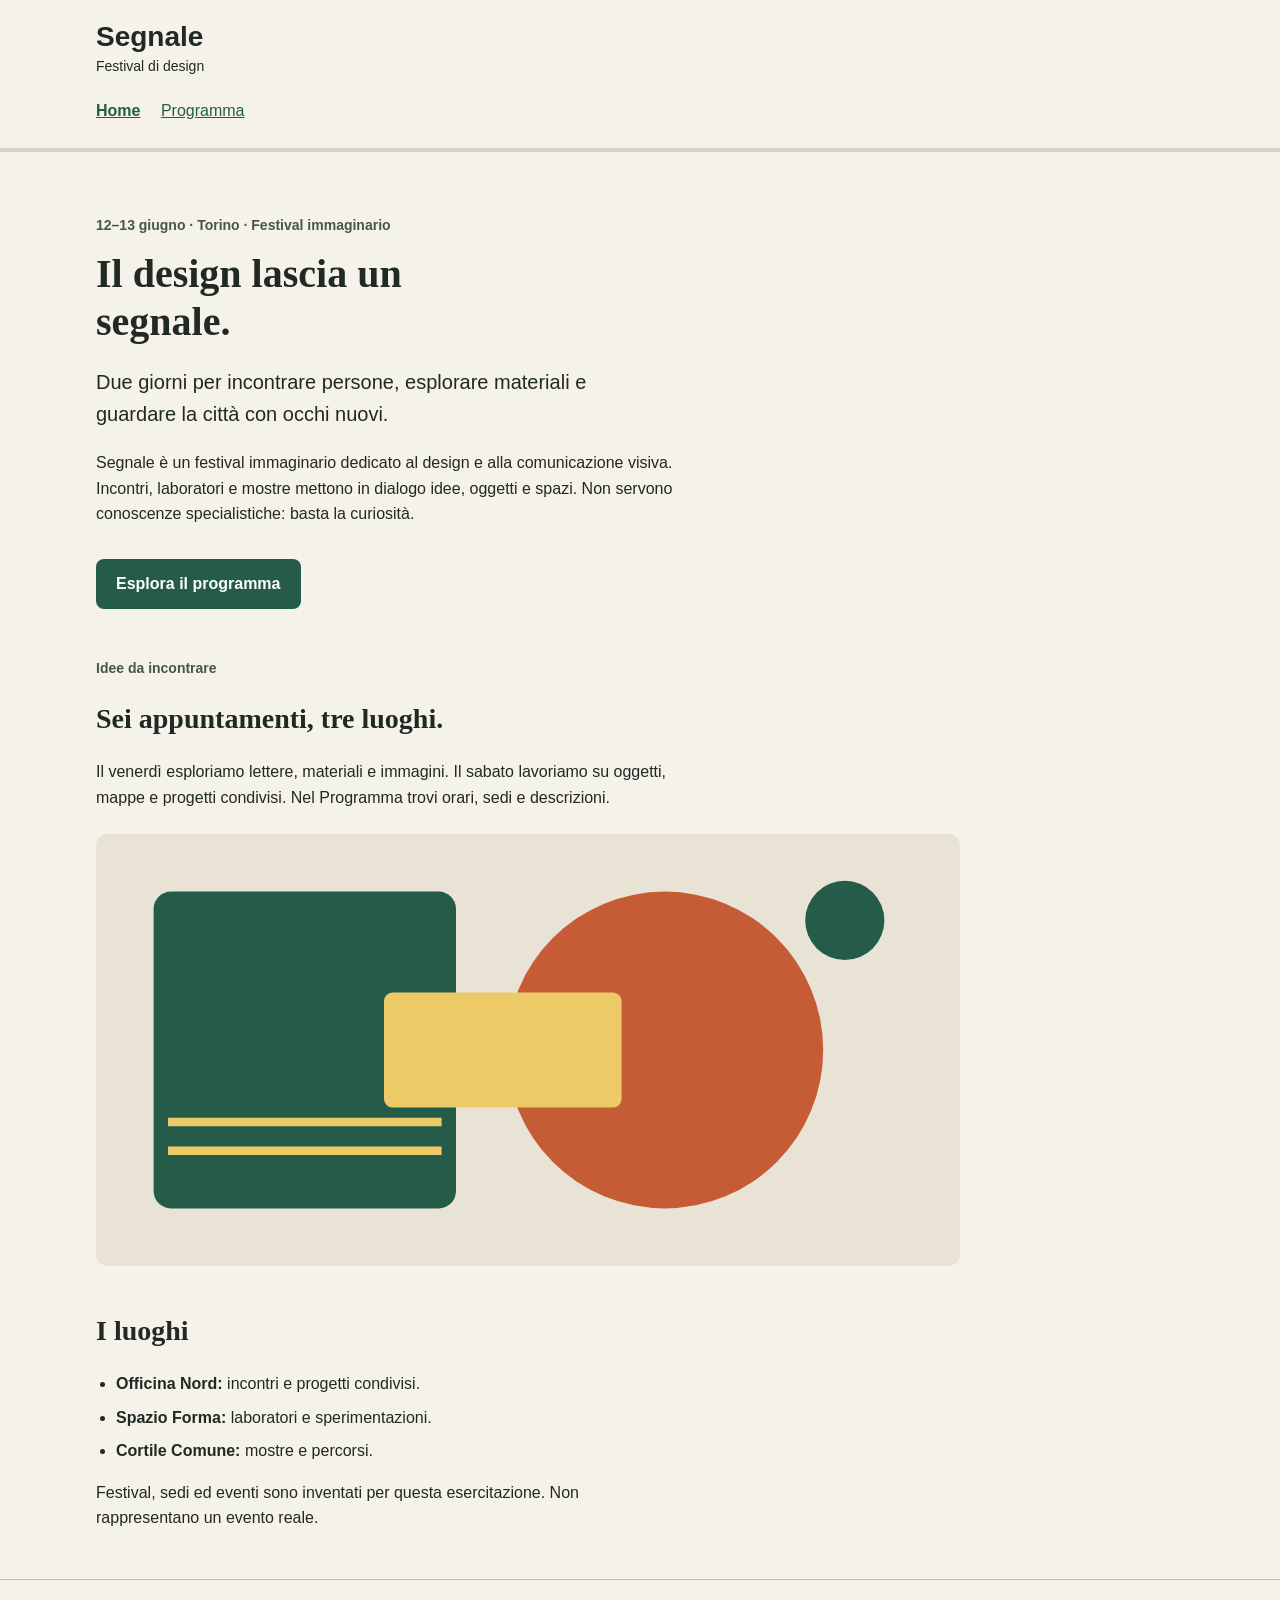
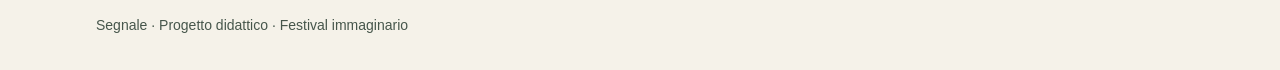
==== index.html @ b4948d40 "commit 0" ====
<!doctype html>
<html lang="it">
<head>
  <meta charset="utf-8">
  <meta name="viewport" content="width=device-width, initial-scale=1">
  <title>Segnale — Festival di design</title>
  <link rel="stylesheet" href="style.css">
</head>
<body>
  <a class="skip-link" href="#contenuto">Vai al contenuto</a>
  <header class="site-header">
    <div class="container">
      <a class="brand" href="index.html">Segnale<span>Festival di design</span></a>
      <nav aria-label="Navigazione principale">
        <a href="index.html" aria-current="page">Home</a>
        <!-- Da completare: collegare questa voce alla pagina Programma. -->
        <a href="#">Programma</a>
      </nav>
    </div>
  </header>

  <main id="contenuto" class="container">
    <section class="intro" aria-labelledby="titolo-home">
      <p class="eyebrow">12–13 giugno · Torino · Festival immaginario</p>
      <h1 id="titolo-home">Il design lascia un segnale.</h1>
      <p class="lead">Due giorni per incontrare persone, esplorare materiali e guardare la città con occhi nuovi.</p>
      <p class="reading-text">Segnale è un festival immaginario dedicato al design e alla comunicazione visiva. Incontri, laboratori e mostre mettono in dialogo idee, oggetti e spazi. Non servono conoscenze specialistiche: basta la curiosità.</p>
      <!-- Da completare: anche questo collegamento deve aprire il Programma. -->
      <a class="button-link" href="#">Esplora il programma</a>
    </section>

    <section class="content-section" aria-labelledby="titolo-festival">
      <p class="eyebrow">Idee da incontrare</p>
      <h2 id="titolo-festival">Sei appuntamenti, tre luoghi.</h2>
      <p class="reading-text">Il venerdì esploriamo lettere, materiali e immagini. Il sabato lavoriamo su oggetti, mappe e progetti condivisi. Nel Programma trovi orari, sedi e descrizioni.</p>
      <img class="festival-image" src="assets/festival.svg" alt="Composizione geometrica di cerchi e rettangoli nei colori del festival" width="1200" height="600">
    </section>

    <section class="content-section" aria-labelledby="titolo-luoghi">
      <h2 id="titolo-luoghi">I luoghi</h2>
      <ul class="venues">
        <li><strong>Officina Nord:</strong> incontri e progetti condivisi.</li>
        <li><strong>Spazio Forma:</strong> laboratori e sperimentazioni.</li>
        <li><strong>Cortile Comune:</strong> mostre e percorsi.</li>
      </ul>
      <p class="reading-text">Festival, sedi ed eventi sono inventati per questa esercitazione. Non rappresentano un evento reale.</p>
    </section>
  </main>

  <footer class="site-footer"><div class="container"><p>Segnale · Progetto didattico · Festival immaginario</p></div></footer>
</body>
</html>
---- style.css ----
/* Stile iniziale: tipografia, colori e variabili CSS sono già predisposti.
   Lavoreremo su collegamenti, CSS condiviso e disposizione delle schede. */

/* Scelte comuni: ogni regola usa var() per richiamarne il valore. */
:root {
  --colore-primario: #245c49;
  --colore-primario-scuro: #173f32;
  --colore-sfondo: #f5f2e9;
  --colore-testo: #202923;
  --font-testo: Arial, Helvetica, sans-serif;
  --font-titoli: Georgia, "Times New Roman", serif;
}

* {
  box-sizing: border-box;
}

body {
  margin: 0;
  background: var(--colore-sfondo);
  color: var(--colore-testo);
  font-family: var(--font-testo);
  font-size: 1rem;
  line-height: 1.6;
}

a {
  color: var(--colore-primario);
}

a:hover {
  text-decoration-thickness: 3px;
}

a:focus-visible {
  outline: 3px solid var(--colore-testo);
  outline-offset: 4px;
}

.container {
  width: 92%;
  max-width: 68rem;
  margin: 0 auto;
}

.site-header {
  padding: 1.25rem 0;
  border-bottom: 4px solid #d8d2c5;
}

.brand {
  display: inline-block;
  color: var(--colore-testo);
  font-size: 1.75rem;
  font-weight: bold;
  line-height: 1.2;
  text-decoration: none;
}

.brand span {
  display: block;
  margin-top: 0.25rem;
  font-size: 0.875rem;
  font-weight: normal;
}

nav {
  margin-top: 1rem;
}

nav a {
  display: inline-block;
  margin-right: 1rem;
  padding: 0.25rem 0;
}

nav a[aria-current="page"] {
  font-weight: bold;
}

.intro {
  padding: 3rem 0 1rem;
}

.eyebrow,
.event-meta {
  color: #46564b;
  font-size: 0.875rem;
  font-weight: bold;
}

h1,
h2,
h3 {
  font-family: var(--font-titoli);
  line-height: 1.2;
}

h1 {
  max-width: 18ch;
  margin: 0.75rem 0 1.25rem;
  font-size: 2.5rem;
}

h2 {
  font-size: 1.75rem;
}

h3 {
  margin: 0.5rem 0 0.75rem;
  font-size: 1.375rem;
}

.lead {
  max-width: 48ch;
  font-size: 1.25rem;
}

.reading-text {
  max-width: 65ch;
}

.button-link {
  display: inline-block;
  margin-top: 1rem;
  padding: 0.75rem 1.25rem;
  border-radius: 0.5rem;
  background: var(--colore-primario);
  color: #ffffff;
  font-weight: bold;
  text-decoration: none;
}

.button-link:hover {
  background: var(--colore-primario-scuro);
}

.content-section {
  margin: 2rem 0 3rem;
}

.festival-image {
  display: block;
  width: 100%;
  max-width: 54rem;
  height: auto;
  margin-top: 1.5rem;
  border-radius: 0.75rem;
}

.venues {
  padding-left: 1.25rem;
}

.venues li {
  margin-bottom: 0.5rem;
}

/* Qui inseriremo la regola .event-grid durante la demo. */

.event-card {
  margin-bottom: 1.5rem;
  overflow: hidden;
  border: 1px solid #b7c0b7;
  border-radius: 0.75rem;
  background: #ffffff;
}

.event-card img {
  display: block;
  width: 100%;
  height: auto;
}

.event-body {
  padding: 1.25rem;
}

.event-body p:last-child {
  margin-bottom: 0;
}

.event-place {
  color: #46564b;
  font-size: 0.875rem;
}

.site-footer {
  padding: 1.25rem 0;
  border-top: 1px solid #b7c0b7;
  color: #46564b;
  font-size: 0.875rem;
}

.skip-link {
  position: absolute;
  top: -6rem;
  left: 1rem;
  padding: 0.75rem 1rem;
  background: #ffffff;
  color: var(--colore-testo);
}

.skip-link:focus {
  top: 1rem;
}

/* Qui aggiungeremo la media query durante la demo. */
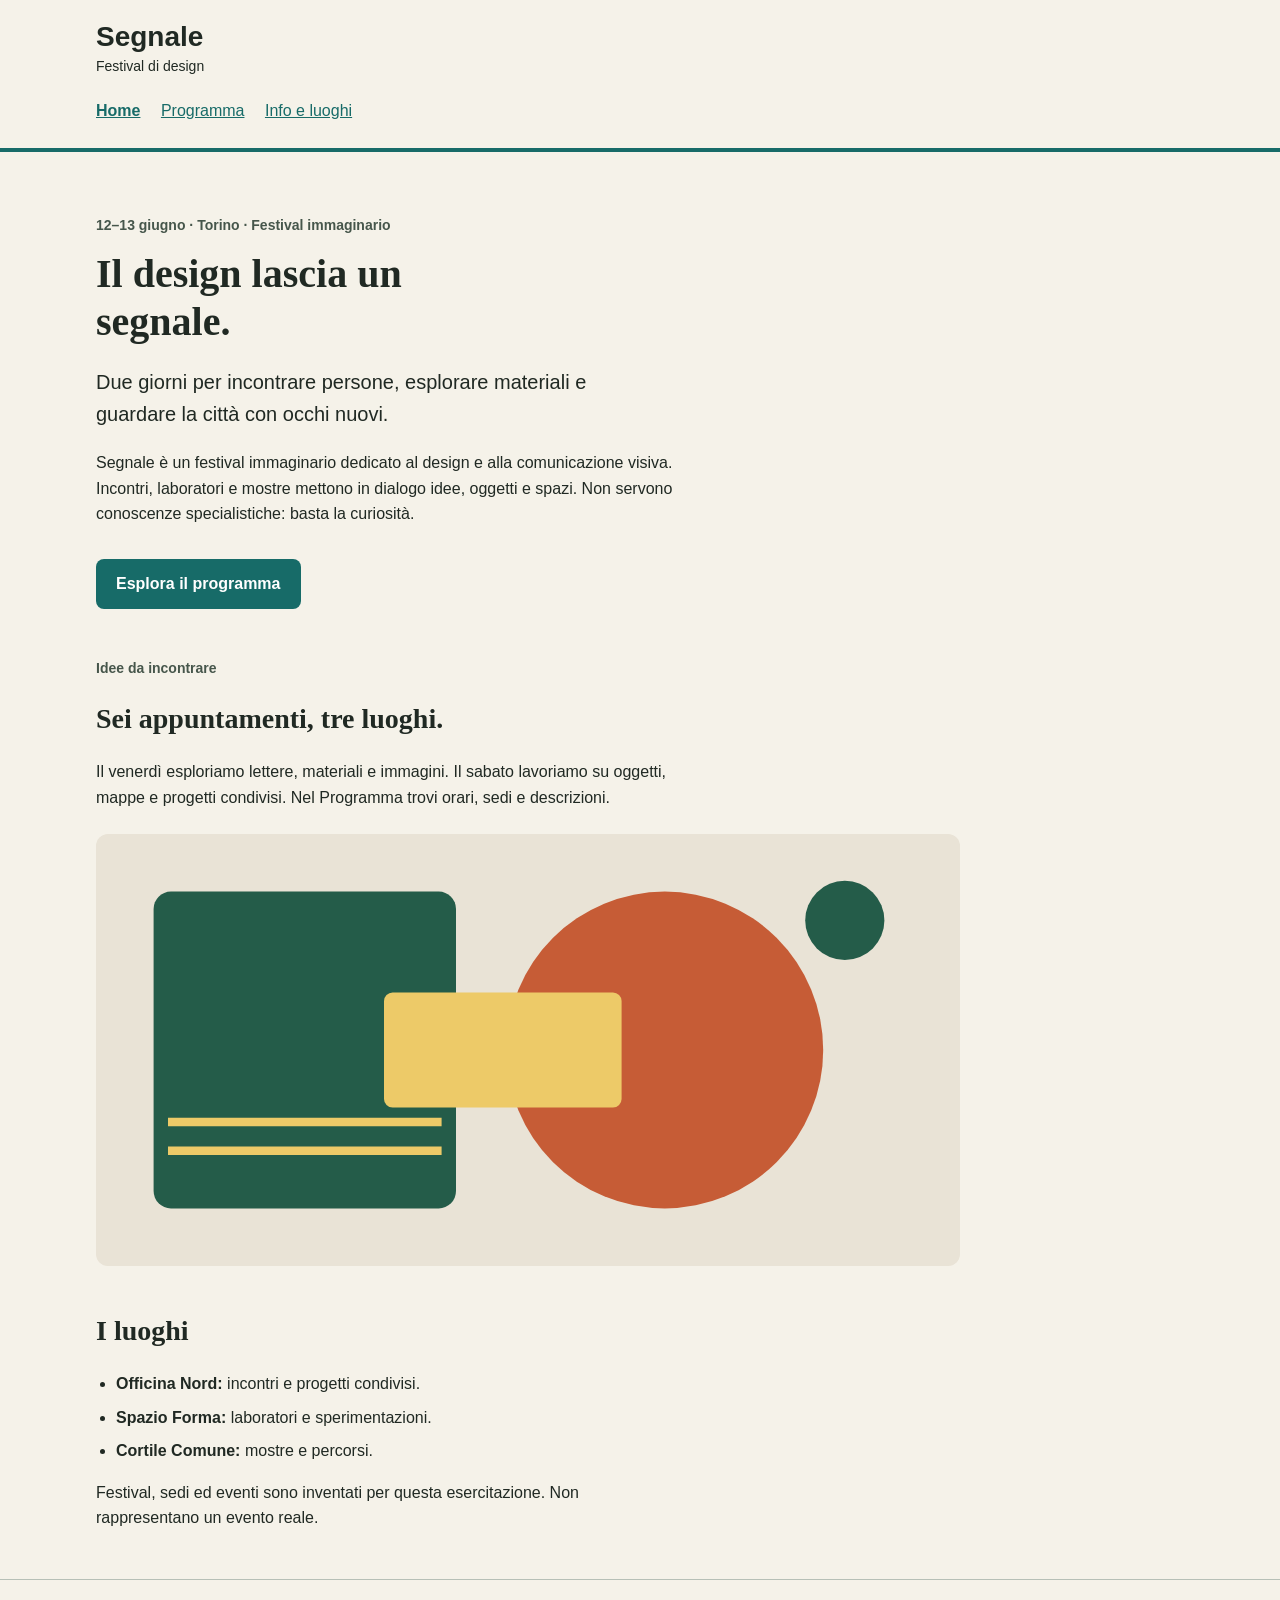
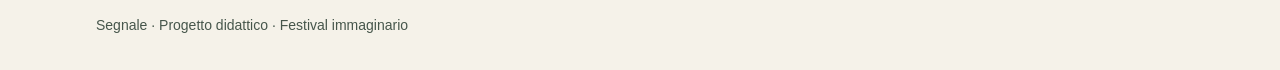
==== commit d997dfdc: "pagina e navigazione 2" ====
--- a/index.html
+++ b/index.html
@@ -13,8 +13,8 @@
       <a class="brand" href="index.html">Segnale<span>Festival di design</span></a>
       <nav aria-label="Navigazione principale">
         <a href="index.html" aria-current="page">Home</a>
-        <!-- Da completare: collegare questa voce alla pagina Programma. -->
-        <a href="#">Programma</a>
+        <a href="programma.html">Programma</a>
+        <a href="info.html">Info e luoghi</a>
       </nav>
     </div>
   </header>
@@ -26,7 +26,7 @@
       <p class="lead">Due giorni per incontrare persone, esplorare materiali e guardare la città con occhi nuovi.</p>
       <p class="reading-text">Segnale è un festival immaginario dedicato al design e alla comunicazione visiva. Incontri, laboratori e mostre mettono in dialogo idee, oggetti e spazi. Non servono conoscenze specialistiche: basta la curiosità.</p>
       <!-- Da completare: anche questo collegamento deve aprire il Programma. -->
-      <a class="button-link" href="#">Esplora il programma</a>
+      <a class="button-link" href="programma.html">Esplora il programma</a>
     </section>
 
     <section class="content-section" aria-labelledby="titolo-festival">
--- a/style.css
+++ b/style.css
@@ -3,8 +3,8 @@
 
 /* Scelte comuni: ogni regola usa var() per richiamarne il valore. */
 :root {
-  --colore-primario: #245c49;
-  --colore-primario-scuro: #173f32;
+  --colore-primario: #176B68;
+  --colore-primario-scuro: #104C49;
   --colore-sfondo: #f5f2e9;
   --colore-testo: #202923;
   --font-testo: Arial, Helvetica, sans-serif;
@@ -45,7 +45,7 @@
 
 .site-header {
   padding: 1.25rem 0;
-  border-bottom: 4px solid #d8d2c5;
+  border-bottom: 4px solid var(--colore-primario);
 }
 
 .brand {
@@ -158,8 +158,14 @@
 
 /* Qui inseriremo la regola .event-grid durante la demo. */
 
+.event-grid {
+  display: grid;
+  grid-template-columns: 1fr;
+  gap: 1.5rem;
+}
+
 .event-card {
-  margin-bottom: 1.5rem;
+  min-width: 0;
   overflow: hidden;
   border: 1px solid #b7c0b7;
   border-radius: 0.75rem;
@@ -169,11 +175,12 @@
 .event-card img {
   display: block;
   width: 100%;
+  max-width: 100%;
   height: auto;
 }
 
 .event-body {
-  padding: 1.25rem;
+  padding: 1.5rem;
 }
 
 .event-body p:last-child {
@@ -205,4 +212,16 @@
   top: 1rem;
 }
 
-/* Qui aggiungeremo la media query durante la demo. */
+/* Da 600 px: due colonne */
+@media (min-width: 600px) {
+  .event-grid {
+    grid-template-columns: repeat(2, minmax(0, 1fr));
+  }
+}
+
+/* Da 1024 px: tre colonne */
+@media (min-width: 1024px) {
+  .event-grid {
+    grid-template-columns: repeat(3, minmax(0, 1fr));
+  }
+}
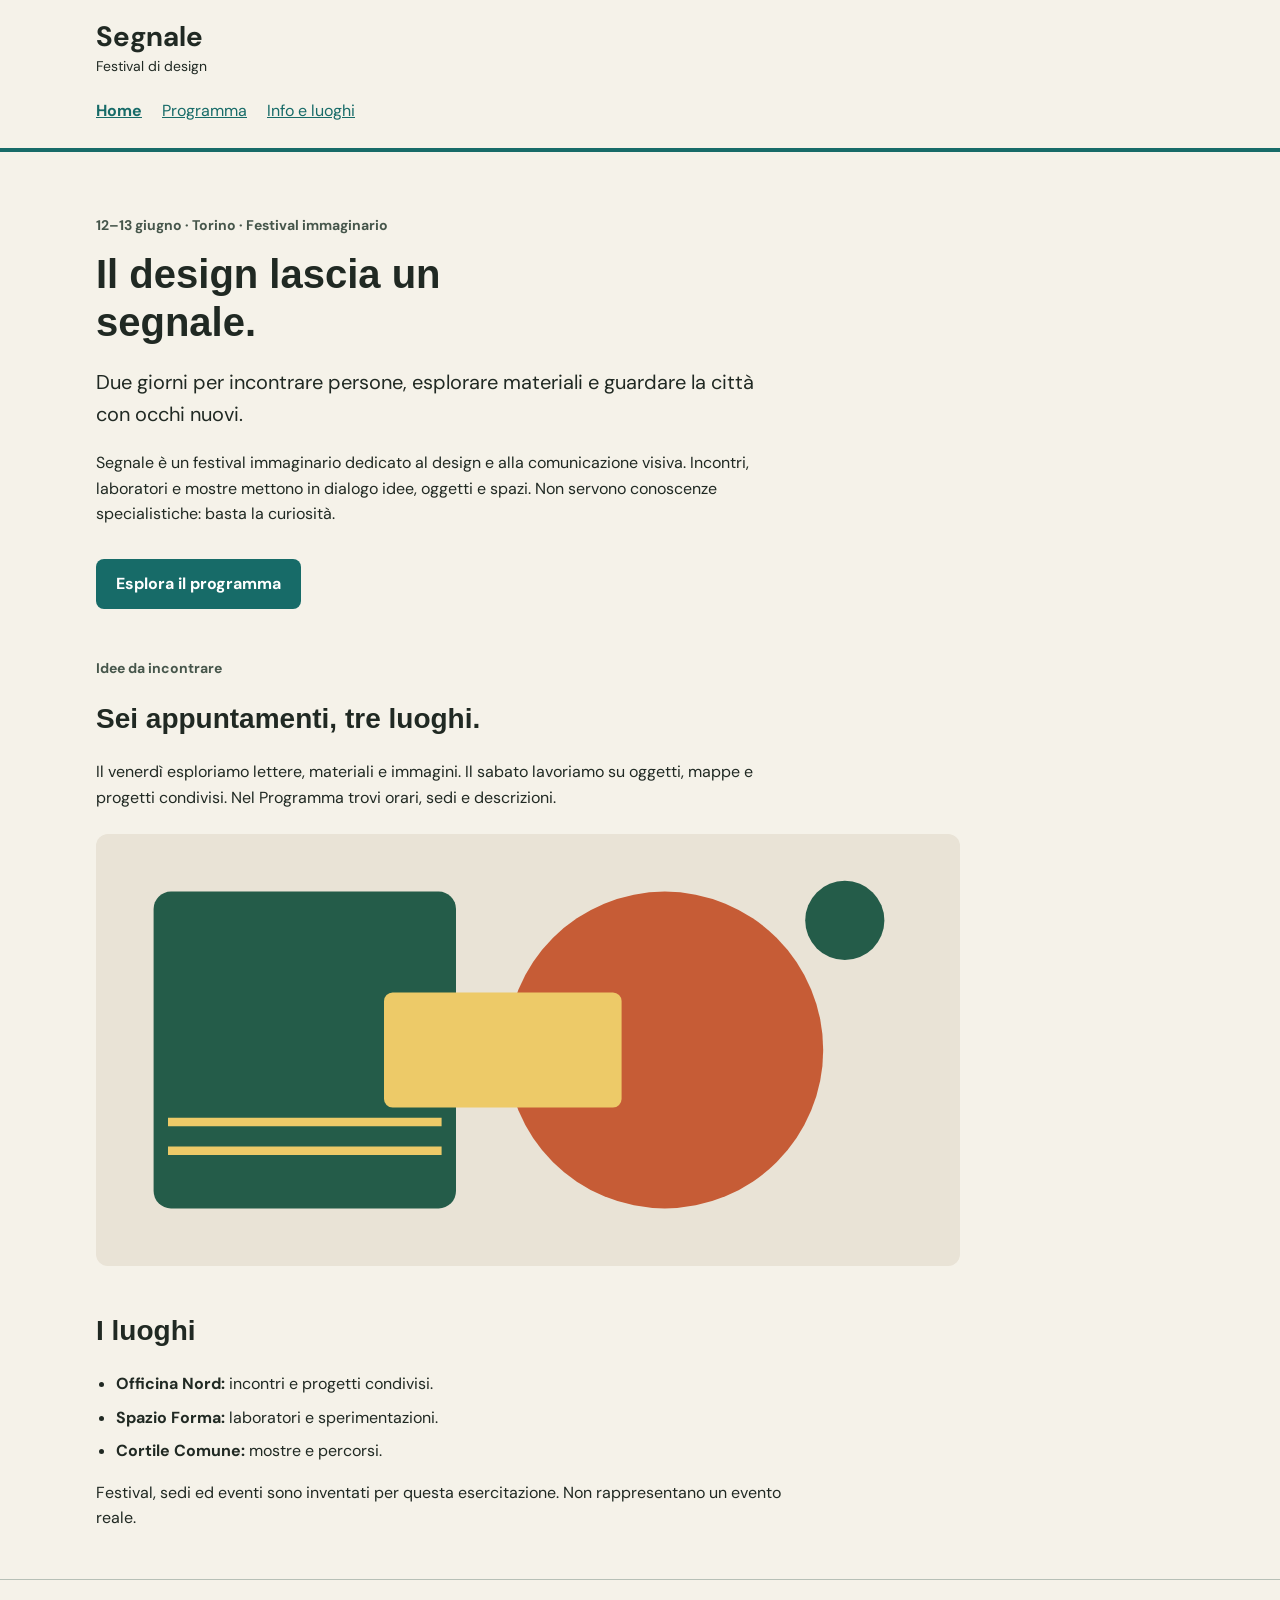
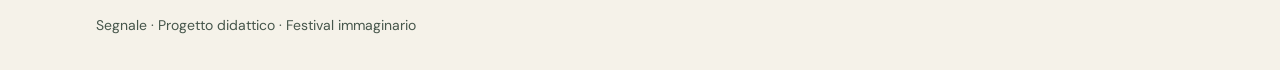
==== commit f5b6eeaa: "aggiunta font" ====
--- a/index.html
+++ b/index.html
@@ -5,6 +5,9 @@
   <meta name="viewport" content="width=device-width, initial-scale=1">
   <title>Segnale — Festival di design</title>
   <link rel="stylesheet" href="style.css">
+  <link rel="preconnect" href="https://fonts.googleapis.com">
+  <link rel="preconnect" href="https://fonts.gstatic.com" crossorigin>
+  <link href="https://fonts.googleapis.com/css2?family=DM+Sans:wght@400;500;700&family=Geist+Pixel:wght@400&display=swap" rel="stylesheet">
 </head>
 <body>
   <a class="skip-link" href="#contenuto">Vai al contenuto</a>
--- a/style.css
+++ b/style.css
@@ -7,12 +7,16 @@
   --colore-primario-scuro: #104C49;
   --colore-sfondo: #f5f2e9;
   --colore-testo: #202923;
-  --font-testo: Arial, Helvetica, sans-serif;
-  --font-titoli: Georgia, "Times New Roman", serif;
+  --font-titoli: 'Geist Pixel', sans-serif;
+  --font-testo: 'DM Sans', sans-serif;
 }
 
 * {
   box-sizing: border-box;
+}
+
+html {
+  overflow-x: clip;
 }
 
 body {
@@ -192,6 +196,52 @@
   font-size: 0.875rem;
 }
 
+/* Galleria fotografica delle sedi */
+.luoghi-swiper {
+  width: 100%;
+  max-width: 850px;
+  margin: 2rem auto;
+  padding-bottom: 3rem;
+}
+
+.luogo-card {
+  margin: 0;
+  overflow: hidden;
+  border: 1px solid #b7c0b7;
+  border-radius: 0.75rem;
+  background: #ffffff;
+}
+
+.luogo-card img {
+  display: block;
+  width: 100%;
+  height: auto;
+  aspect-ratio: 16 / 9;
+  object-fit: cover;
+}
+
+.luogo-card figcaption {
+  padding: 1.5rem;
+}
+
+.luogo-card h3 {
+  margin-top: 0;
+}
+
+.luogo-card p {
+  margin-bottom: 0;
+}
+
+/* Colori dei controlli Swiper */
+.luoghi-swiper .swiper-button-prev,
+.luoghi-swiper .swiper-button-next {
+  color: var(--colore-primario);
+}
+
+.luoghi-swiper .swiper-pagination-bullet-active {
+  background: var(--colore-primario);
+}
+
 .site-footer {
   padding: 1.25rem 0;
   border-top: 1px solid #b7c0b7;
@@ -225,3 +275,71 @@
     grid-template-columns: repeat(3, minmax(0, 1fr));
   }
 }
+
+/* Mappa uMap delle sedi */
+.mappa-container {
+  width: 100%;
+  overflow: hidden;
+  border-radius: 0.75rem;
+}
+
+.mappa-container iframe {
+  display: block;
+  width: 100%;
+  height: 450px;
+  border: 0;
+}
+
+/* Indirizzi delle sedi */
+.sedi-indirizzi {
+  margin-top: 2.5rem;
+}
+
+.sedi-indirizzi ul {
+  list-style: none;
+  padding: 0;
+  display: grid;
+  grid-template-columns: 1fr;
+  gap: 1rem;
+}
+
+.sedi-indirizzi li {
+  padding: 1.25rem;
+  background: #ffffff;
+  border: 1px solid #b7c0b7;
+  border-radius: 0.75rem;
+}
+
+.sedi-indirizzi h4 {
+  margin-top: 0;
+  margin-bottom: 0.5rem;
+}
+
+.sedi-indirizzi p {
+  margin-top: 0;
+}
+
+.sedi-indirizzi a {
+  color: var(--colore-primario-scuro);
+  font-weight: bold;
+}
+
+@media (min-width: 600px) {
+  .sedi-indirizzi ul {
+    grid-template-columns: repeat(2, 1fr);
+  }
+}
+
+@media (min-width: 1024px) {
+  .sedi-indirizzi ul {
+    grid-template-columns: repeat(3, 1fr);
+  }
+}
+
+/* Focus visibile per la navigazione da tastiera */
+.luoghi-swiper button:focus-visible,
+.luoghi-swiper [role="button"]:focus-visible,
+a:focus-visible {
+  outline: 3px solid var(--colore-primario-scuro);
+  outline-offset: 4px;
+}
